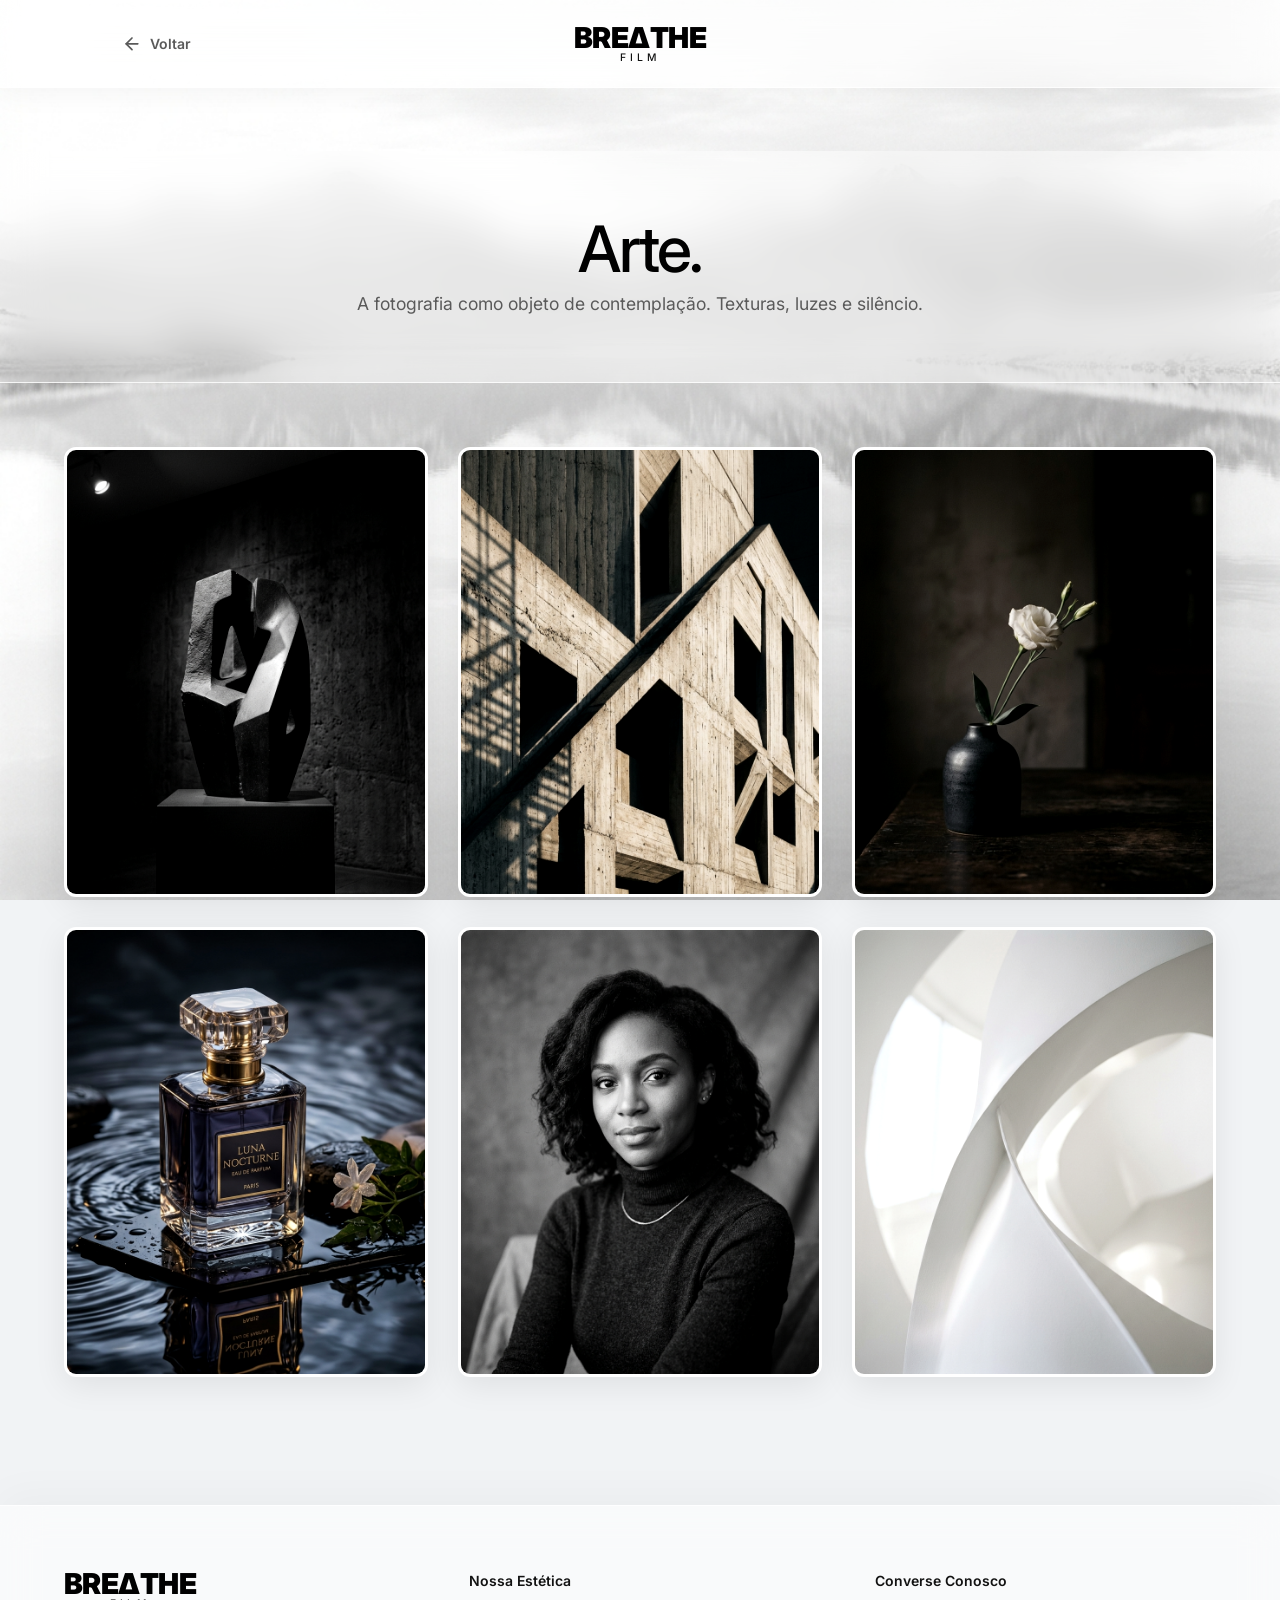
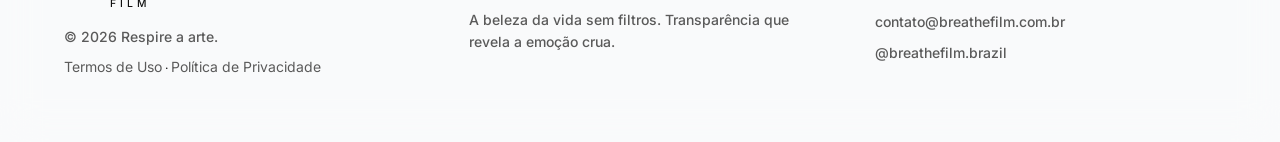
==== arte.html @ 8955d92f "feat: expand portfolio with individual category pages and AI-generated imagery" ====
<!DOCTYPE html>
<html lang="pt-BR">
<head>
    <meta charset="UTF-8">
    <meta name="viewport" content="width=device-width, initial-scale=1.0">
    <title>Arte | Breathefilm</title>
    <link rel="stylesheet" href="style.css">
    <link href="https://fonts.googleapis.com/css2?family=Inter:wght@300;400;500;600;800;900&display=swap" rel="stylesheet">
    <link rel="icon" href="favicon.svg" type="image/svg+xml">
</head>
<body class="internal-page">

    <nav>
        <div class="logo-container" style="position: relative; width: 100%; display: flex; justify-content: center; align-items: center;">
            <a href="index.html" class="btn-back">
                <svg width="20" height="20" viewBox="0 0 24 24" fill="none" stroke="currentColor" stroke-width="2" stroke-linecap="round" stroke-linejoin="round"><line x1="19" y1="12" x2="5" y2="12"></line><polyline points="12 19 5 12 12 5"></polyline></svg>
                Voltar
            </a>
            <a href="index.html" class="logo" style="text-decoration: none;">
                <span class="logo-main">BRE&Delta;THE</span>
                <span class="logo-sub">FILM</span>
            </a>
        </div>
    </nav>

    <header class="internal-hero">
        <h1>Arte.</h1>
        <p>A fotografia como objeto de contemplação. Texturas, luzes e silêncio.</p>
    </header>

    <main class="gallery-grid">
        <div class="gallery-item">
            <img src="art-1.png" alt="Arte 1" class="gallery-img">
        </div>
        <div class="gallery-item">
            <img src="art-2.png" alt="Arte 2" class="gallery-img">
        </div>
        <div class="gallery-item">
            <img src="art-3.png" alt="Arte 3" class="gallery-img">
        </div>
        <div class="gallery-item">
            <img src="art-4.png" alt="Arte 4" class="gallery-img">
        </div>
        <div class="gallery-item">
            <img src="p3.png" alt="Arte 5" class="gallery-img">
        </div>
        <div class="gallery-item">
            <img src="art.png" alt="Arte 6" class="gallery-img">
        </div>
    </main>

    <footer id="contact">
        <div class="footer-content">
            <div class="footer-col">
                <a href="index.html" class="logo" style="text-decoration: none;">
                    <span class="logo-main">BRE&Delta;THE</span>
                    <span class="logo-sub">FILM</span>
                </a>
                <p style="margin-top: 1rem; margin-bottom: 0.5rem;">&copy; 2026 Respire a arte.</p>
                <div class="legal-links" style="font-size: 0.75rem;">
                    <a href="#" data-modal="terms" class="link-hover" style="color: var(--text-muted); font-weight:400;">Termos de Uso</a> &middot; 
                    <a href="#" data-modal="privacy" class="link-hover" style="color: var(--text-muted); font-weight:400;">Política de Privacidade</a>
                </div>
            </div>
            <div class="footer-col">
                <h3>Nossa Estética</h3>
                <p>A beleza da vida sem filtros. Transparência que revela a emoção crua.</p>
            </div>
            <div class="footer-col">
                <h3>Converse Conosco</h3>
                <a href="mailto:contato@breathefilm.com.br" class="link-hover">contato@breathefilm.com.br</a><br>
                <a href="https://instagram.com/breathefilm.brazil" target="_blank" class="link-hover" style="display:inline-block; margin-top: 8px;">@breathefilm.brazil</a>
            </div>
        </div>
    </footer>

    <script src="script.js"></script>
</body>
</html>
---- style.css ----
:root {
    --bg-color: #f1f3f5; /* Light backdrop */
    --text-primary: #121212;
    --text-muted: #5a5a5a;
    
    /* Light Glassmorphism Base */
    --glass-bg: rgba(255, 255, 255, 0.45);
    --glass-border: rgba(255, 255, 255, 0.8);
    --glass-highlight: rgba(255, 255, 255, 0.9);
    --glass-shadow: 0 8px 32px rgba(0, 0, 0, 0.08); /* Soft shadows */
    
    --accent: #000000;
    
    --space-sm: 1rem;
    --space-md: 2rem;
    --space-lg: 4rem;
    --space-xl: 8rem;
    
    --radius: 12px;
    --spring-ease: cubic-bezier(0.175, 0.885, 0.32, 1.275);
    --transition-smooth: 0.5s cubic-bezier(0.16, 1, 0.3, 1);
}

* {
    margin: 0;
    padding: 0;
    box-sizing: border-box;
}

body {
    background-color: var(--bg-color);
    background-image: url('bg-light.png');
    background-size: cover;
    background-position: center bottom;
    background-attachment: fixed;
    color: var(--text-primary);
    font-family: 'Inter', sans-serif;
    line-height: 1.6;
    -webkit-font-smoothing: antialiased;
    -moz-osx-font-smoothing: grayscale;
    overflow-x: hidden;
    position: relative;
}

/* :: Typography :: */
h1 {
    font-size: clamp(2.5rem, 6vw, 5.5rem);
    font-weight: 500;
    line-height: 1.05;
    letter-spacing: -0.04em;
    margin-bottom: var(--space-md);
    color: var(--accent);
}

h2 {
    font-size: clamp(2rem, 4vw, 3.5rem);
    font-weight: 400;
    letter-spacing: -0.03em;
    margin-bottom: var(--space-md);
}

p {
    font-size: clamp(1rem, 1.2vw, 1.125rem);
    color: var(--text-muted);
    max-width: 60ch;
}

a {
    color: var(--text-primary);
    text-decoration: none;
    transition: var(--transition-smooth);
}

/* :: Nav (Light Glassmorphism) :: */
nav {
    display: flex;
    justify-content: space-between;
    align-items: center;
    padding: 1.5rem 5%;
    position: fixed;
    top: 0;
    left: 0;
    width: 100%;
    z-index: 1000;
    background: rgba(255, 255, 255, 0.5);
    backdrop-filter: blur(20px);
    -webkit-backdrop-filter: blur(20px);
    border-bottom: 1px solid var(--glass-border);
    box-shadow: 0 4px 30px rgba(0, 0, 0, 0.05);
    transition: all var(--transition-smooth);
}

.logo {
    display: inline-flex;
    flex-direction: column;
    align-items: center;
    justify-content: center;
    line-height: 1;
}

.logo-main {
    font-weight: 900;
    font-size: 1.8rem;
    letter-spacing: -0.02em;
    color: var(--accent);
    text-transform: uppercase;
}

.logo-sub {
    font-weight: 500;
    font-size: 0.65rem;
    letter-spacing: 0.4em;
    text-transform: uppercase;
    color: var(--text-primary);
}

.nav-links {
    display: flex;
    gap: var(--space-md);
    align-items: center;
}

.nav-links a:not(.btn-outline) {
    font-size: 0.875rem;
    color: var(--text-muted);
    font-weight: 500;
    position: relative;
}

.nav-links a:not(.btn-outline)::after {
    content: '';
    position: absolute;
    bottom: -4px;
    left: 0;
    width: 0;
    height: 1px;
    background: var(--text-primary);
    transition: var(--transition-smooth);
}

.nav-links a:not(.btn-outline):hover {
    color: var(--text-primary);
}

.nav-links a:not(.btn-outline):hover::after {
    width: 100%;
}

/* :: Buttons :: */
.btn-outline, .btn-primary {
    display: inline-flex;
    align-items: center;
    justify-content: center;
    padding: 0.8rem 1.75rem;
    font-size: 0.875rem;
    font-weight: 600;
    border-radius: 50px;
    transition: var(--transition-smooth);
    cursor: pointer;
    text-transform: uppercase;
    letter-spacing: 0.05em;
    backdrop-filter: blur(10px);
    -webkit-backdrop-filter: blur(10px);
}

.btn-outline {
    background: rgba(255, 255, 255, 0.3);
    border: 1px solid var(--text-primary);
    color: var(--text-primary);
}

.btn-outline:hover {
    background: var(--text-primary);
    color: #ffffff;
    transform: translateY(-2px);
    box-shadow: 0 10px 20px rgba(0,0,0,0.15);
}

.btn-primary {
    background: var(--accent);
    color: #ffffff;
    border: 1px solid transparent;
    margin-top: var(--space-md);
    box-shadow: 0 8px 20px rgba(0,0,0,0.2);
}

.btn-primary:hover {
    background: #ffffff;
    color: var(--accent);
    border-color: var(--accent);
    transform: translateY(-2px);
    box-shadow: 0 12px 24px rgba(0,0,0,0.15);
}

/* :: Hero :: */
.hero {
    min-height: 100vh;
    display: grid;
    grid-template-columns: 1fr 1fr;
    align-items: center;
    padding: 100px 5% 0 5%;
    gap: var(--space-lg);
    position: relative;
    z-index: 10;
}

.hero-content {
    opacity: 0;
    transform: translateY(30px);
    animation: fadeUp 1s var(--transition-smooth) forwards;
    animation-delay: 0.2s;
    background: rgba(255, 255, 255, 0.5); /* Glass card for readability over background */
    padding: var(--space-md);
    border-radius: var(--radius);
    backdrop-filter: blur(15px);
    -webkit-backdrop-filter: blur(15px);
    border: 1px solid var(--glass-border);
    box-shadow: var(--glass-shadow);
}

.hero-image {
    position: relative;
    width: 100%;
    height: 75vh;
    border-radius: var(--radius);
    overflow: hidden;
    opacity: 0;
    animation: fadeUp 1s var(--transition-smooth) forwards;
    animation-delay: 0.4s;
    background: var(--glass-bg);
    border: 4px solid #ffffff;
    box-shadow: var(--glass-shadow), 0 20px 40px rgba(0,0,0,0.1);
}

.hero-image img {
    width: 100%;
    height: 100%;
    object-fit: cover;
    filter: sepia(0.05) contrast(1.05) brightness(0.95);
    transition: transform 15s ease, filter var(--transition-smooth);
}

.hero-image:hover img {
    transform: scale(1.08);
    filter: sepia(0) contrast(1.1) brightness(1);
}

/* :: Manifesto :: */
.manifesto-section {
    padding: var(--space-xl) 5%;
    position: relative;
    z-index: 10;
}

.manifesto-grid {
    display: grid;
    grid-template-columns: 1fr 2fr;
    gap: var(--space-lg);
    background: var(--glass-bg);
    backdrop-filter: blur(24px);
    -webkit-backdrop-filter: blur(24px);
    border: 1px solid var(--glass-border);
    border-radius: var(--radius);
    padding: var(--space-lg);
    box-shadow: var(--glass-shadow);
    transition: var(--transition-smooth);
}

.manifesto-grid:hover {
    background: var(--glass-highlight);
    transform: translateY(-5px);
    box-shadow: 0 15px 40px rgba(0,0,0,0.12);
}

.manifesto-text p {
    font-size: clamp(1.2rem, 1.8vw, 1.75rem);
    line-height: 1.5;
    margin-bottom: var(--space-md);
    color: #444444;
    transition: color var(--transition-smooth);
    font-weight: 400;
}

.manifesto-text p:hover {
    color: var(--text-primary);
}

/* :: Work / Portfolio :: */
.work-section {
    padding: 0 5% var(--space-xl) 5%;
    position: relative;
    z-index: 10;
}

.work-section h2 {
    text-align: center;
    margin-bottom: var(--space-lg);
    background: rgba(255, 255, 255, 0.6);
    display: inline-block;
    padding: 0.5rem 2rem;
    border-radius: 50px;
    backdrop-filter: blur(10px);
    -webkit-backdrop-filter: blur(10px);
    box-shadow: var(--glass-shadow);
    border: 1px solid var(--glass-border);
    margin-left: 50%;
    transform: translateX(-50%);
}

.portfolio-grid {
    display: grid;
    grid-template-columns: repeat(3, 1fr);
    grid-auto-rows: 400px;
    gap: 30px;
}

.portfolio-item {
    position: relative;
    border-radius: var(--radius);
    overflow: hidden;
    background: rgba(255,255,255,0.7);
    backdrop-filter: blur(12px);
    -webkit-backdrop-filter: blur(12px);
    border: 3px solid #ffffff;
    box-shadow: var(--glass-shadow), 0 10px 20px rgba(0,0,0,0.05);
    transition: var(--transition-smooth);
    cursor: crosshair;
}

.portfolio-img {
    width: 100%;
    height: 100%;
    object-fit: cover;
    filter: grayscale(0.8) contrast(1.1) brightness(0.9);
    transition: transform 10s ease, filter var(--transition-smooth);
}

.portfolio-item:hover {
    border-color: #ffffff;
    box-shadow: 0 15px 40px rgba(0,0,0,0.15);
    transform: translateY(-8px);
}

.portfolio-item:hover .portfolio-img,
.portfolio-item:hover .mosaic-grid {
    transform: scale(1.05);
    filter: grayscale(0) contrast(1.1) brightness(1.05);
}

@media (max-width: 1024px) {
    .portfolio-item.in-view {
        border-color: #ffffff;
        box-shadow: 0 15px 40px rgba(0,0,0,0.15);
        transform: translateY(-8px);
    }
    
    .portfolio-item.in-view .portfolio-img,
    .portfolio-item.in-view .mosaic-grid {
        transform: scale(1.05);
        filter: grayscale(0) contrast(1.1) brightness(1.05);
    }
}

.mosaic-grid {
    display: grid;
    grid-template-columns: repeat(3, 1fr);
    width: 100%;
    height: 100%;
    gap: 4px;
    transition: transform 10s ease, filter var(--transition-smooth);
    filter: grayscale(0.8) contrast(1.1) brightness(0.9);
    background: #ffffff;
}

.mosaic-img {
    width: 100%;
    height: 100%;
    object-fit: cover;
}

.col-span-2 {
    grid-column: span 2;
}

.dark-ph {
    width: 100%;
    height: 100%;
    display: flex;
    align-items: center;
    justify-content: center;
    font-size: 1.25rem;
    font-weight: 500;
    color: var(--text-muted);
    transition: transform var(--transition-smooth);
}

.overlay-text {
    position: absolute;
    top: 0;
    left: 0;
    z-index: 10;
    pointer-events: none;
    background: linear-gradient(to top, rgba(255,255,255,0.9) 0%, rgba(255,255,255,0) 50%);
    width: 100%;
    height: 100%;
    display: flex;
    align-items: flex-end;
    padding: 2rem;
}

.overlay-text span {
    color: var(--text-primary);
    transform: translateY(10px);
    opacity: 0.8;
    transition: var(--transition-smooth);
    font-weight: 600;
}

.portfolio-item:hover .overlay-text span {
    transform: translateY(0);
    opacity: 1;
}

.portfolio-item:hover .dark-ph {
    transform: scale(1.02);
    color: var(--text-primary);
}

@media (max-width: 1024px) {
    .portfolio-item.in-view .overlay-text span {
        transform: translateY(0);
        opacity: 1;
    }

    .portfolio-item.in-view .dark-ph {
        transform: scale(1.02);
        color: var(--text-primary);
    }
}

/* :: Footer :: */
footer {
    padding: var(--space-lg) 5%;
    border-top: 1px solid var(--glass-border);
    background: rgba(255,255,255,0.6);
    backdrop-filter: blur(20px);
    -webkit-backdrop-filter: blur(20px);
    position: relative;
    z-index: 10;
    box-shadow: 0 -10px 40px rgba(0,0,0,0.03);
}

.footer-content {
    display: grid;
    grid-template-columns: repeat(3, 1fr);
    gap: var(--space-lg);
}

footer h3 {
    font-size: 0.875rem;
    font-weight: 600;
    margin-bottom: var(--space-sm);
    color: var(--text-primary);
}

footer p, footer a {
    font-size: 0.875rem;
    color: var(--text-muted);
    font-weight: 500;
}

.link-hover:hover {
    color: var(--text-primary);
    text-decoration: underline;
    text-underline-offset: 4px;
}

/* :: Animations :: */
@keyframes fadeUp {
    from {
        opacity: 0;
        transform: translateY(30px);
    }
    to {
        opacity: 1;
        transform: translateY(0);
    }
}

/* :: WhatsApp Floating Button :: */
.whatsapp-float {
    position: fixed;
    bottom: 30px;
    right: 30px;
    width: 60px;
    height: 60px;
    background: rgba(255, 255, 255, 0.6);
    backdrop-filter: blur(20px);
    -webkit-backdrop-filter: blur(20px);
    border: 1px solid var(--glass-border);
    border-radius: 50%;
    display: flex;
    align-items: center;
    justify-content: center;
    color: var(--accent);
    box-shadow: 0 10px 25px rgba(0,0,0,0.1);
    z-index: 9999;
    transition: var(--transition-smooth);
}

.whatsapp-float:hover {
    background: var(--text-primary);
    color: #ffffff;
    transform: translateY(-5px) scale(1.05);
    box-shadow: 0 15px 35px rgba(0,0,0,0.25);
    border-color: transparent;
}

.whatsapp-float svg {
    width: 32px;
    height: 32px;
}

/* :: Modals :: */
.modal-overlay {
    position: fixed;
    top: 0;
    left: 0;
    width: 100vw;
    height: 100vh;
    background: rgba(0, 0, 0, 0.5);
    backdrop-filter: blur(12px);
    -webkit-backdrop-filter: blur(12px);
    display: flex;
    align-items: center;
    justify-content: center;
    z-index: 10000;
    opacity: 0;
    pointer-events: none;
    transition: var(--transition-smooth);
}

.modal-overlay.active {
    opacity: 1;
    pointer-events: all;
}

.modal-content {
    background: rgba(255, 255, 255, 0.9);
    backdrop-filter: blur(24px);
    -webkit-backdrop-filter: blur(24px);
    border: 1px solid var(--glass-border);
    border-radius: var(--radius);
    width: 90%;
    max-width: 650px;
    padding: var(--space-lg);
    box-shadow: 0 40px 80px rgba(0,0,0,0.2);
    transform: translateY(30px) scale(0.95);
    transition: var(--transition-smooth);
    position: relative;
    max-height: 85vh;
    overflow-y: auto;
}

.modal-overlay.active .modal-content {
    transform: translateY(0) scale(1);
}

.modal-content h2 {
    font-size: 1.7rem;
    margin-bottom: 1.5rem;
    color: var(--accent);
}

.modal-body p {
    font-size: 0.95rem;
    color: var(--text-muted);
    margin-bottom: 1.2rem;
    line-height: 1.6;
}

.modal-body strong {
    color: var(--text-primary);
}

.modal-close {
    position: absolute;
    top: 20px;
    right: 20px;
    background: transparent;
    border: none;
    font-size: 2rem;
    line-height: 1;
    cursor: pointer;
    color: var(--text-muted);
    transition: var(--transition-smooth);
}

.modal-close:hover {
    color: var(--accent);
}

/* :: Cookie Banner :: */
.cookie-banner {
    position: fixed;
    bottom: 30px;
    left: 30px;
    max-width: 400px;
    background: rgba(255, 255, 255, 0.95);
    backdrop-filter: blur(20px);
    -webkit-backdrop-filter: blur(20px);
    border: 1px solid var(--glass-border);
    border-radius: var(--radius);
    padding: 1.5rem;
    box-shadow: 0 15px 40px rgba(0,0,0,0.15);
    display: flex;
    flex-direction: column;
    gap: 1rem;
    z-index: 9998;
    transform: translateY(150%);
    opacity: 0;
    transition: transform 0.6s cubic-bezier(0.16, 1, 0.3, 1), opacity 0.6s ease;
}

.cookie-banner.show {
    transform: translateY(0);
    opacity: 1;
}

.cookie-banner p {
    font-size: 0.85rem;
    color: var(--text-muted);
    margin: 0;
    line-height: 1.5;
}

.cookie-banner p a {
    color: var(--text-primary);
    text-decoration: underline;
    font-weight: 500;
}

.cookie-actions {
    display: flex;
    gap: 0.8rem;
    width: 100%;
}

.cookie-actions button {
    flex: 1;
    padding: 0.6rem 1rem;
    font-size: 0.75rem;
    margin: 0;
}

/* :: Internal Pages / Categories :: */
.internal-page {
    padding-top: 151px; /* Avoid nav overlap */
}

.internal-hero {
    padding: var(--space-lg) 5%;
    text-align: center;
    background: var(--glass-bg);
    backdrop-filter: blur(20px);
    -webkit-backdrop-filter: blur(20px);
    border-bottom: 1px solid var(--glass-border);
    margin-bottom: var(--space-lg);
}

.internal-hero h1 {
    font-size: clamp(2.5rem, 5vw, 4rem);
    margin-bottom: 0.5rem;
}

.internal-hero p {
    margin: 0 auto;
    font-size: 1.1rem;
}

.btn-back {
    position: absolute;
    left: 5%;
    top: 50%;
    transform: translateY(-50%);
    display: flex;
    align-items: center;
    gap: 8px;
    font-weight: 600;
    font-size: 0.875rem;
    color: var(--text-muted);
    transition: var(--transition-smooth);
}

.btn-back:hover {
    color: var(--text-primary);
    transform: translateY(-50%) translateX(-5px);
}

.gallery-grid {
    display: grid;
    grid-template-columns: repeat(auto-fill, minmax(350px, 1fr));
    grid-auto-rows: 450px;
    gap: 30px;
    padding: 0 5% var(--space-xl) 5%;
}

.gallery-item {
    position: relative;
    border-radius: var(--radius);
    overflow: hidden;
    background: #ffffff;
    border: 3px solid #ffffff;
    box-shadow: var(--glass-shadow);
    transition: var(--transition-smooth);
}

.gallery-img {
    width: 100%;
    height: 100%;
    object-fit: cover;
    filter: grayscale(0.2) contrast(1.05);
    transition: transform 10s ease;
}

.gallery-item:hover .gallery-img {
    transform: scale(1.1);
    filter: grayscale(0) contrast(1.1);
}

@media (max-width: 768px) {
    .internal-page {
        padding-top: 140px;
    }
    .btn-back {
        position: static;
        transform: none;
        justify-content: center;
        margin-bottom: 1rem;
    }
    .btn-back:hover {
        transform: translateX(-5px);
    }
    .gallery-grid {
        grid-template-columns: 1fr;
        grid-auto-rows: 350px;
    }
}

/* :: Responsive Tweaks :: */
@media (max-width: 1024px) {
    .manifesto-grid {
        grid-template-columns: 1fr;
        padding: var(--space-md);
    }
    .portfolio-grid {
        grid-template-columns: repeat(2, 1fr);
    }
    .col-span-2 {
        grid-column: span 1;
    }
    .portfolio-grid .portfolio-item:nth-child(2) {
        grid-column: span 2;
    }
}

@media (max-width: 768px) {
    h1 {
        margin-top: 0;
        font-size: clamp(2.2rem, 8vw, 3rem);
    }
    nav {
        flex-direction: column;
        gap: 0.5rem;
        padding: 0.8rem 5%;
    }
    .nav-links {
        gap: 1rem;
        flex-wrap: wrap;
        justify-content: center;
    }
    .logo-main {
        font-size: 1.5rem;
    }
    .hero {
        grid-template-columns: 1fr;
        padding-top: 130px;
        text-align: center;
        gap: 1.5rem;
    }
    .hero-content {
        margin-bottom: 0;
        padding: 1.25rem;
    }
    .hero-actions {
        display: flex;
        justify-content: center;
    }
    .hero-image {
        height: 45vh;
        margin-top: 0;
    }
    
    .manifesto-section {
        padding: var(--space-lg) 5%;
    }
    .manifesto-grid {
        padding: 1.5rem;
    }
    .manifesto-text p {
        font-size: 1.1rem;
    }
    
    .portfolio-grid {
        grid-template-columns: 1fr;
        grid-auto-rows: 300px;
        gap: 20px;
    }
    .col-span-2 {
        grid-column: span 1;
    }
    .portfolio-grid .portfolio-item:nth-child(2) {
        grid-column: span 1;
    }
    
    .footer-content {
        grid-template-columns: 1fr;
        text-align: center;
        gap: var(--space-md);
    }
    
    .whatsapp-float {
        bottom: 20px;
        right: 20px;
        width: 50px;
        height: 50px;
    }
    .whatsapp-float svg {
        width: 26px;
        height: 26px;
    }
    
    .cookie-banner {
        bottom: 20px;
        left: 20px;
        right: 20px;
        width: auto;
        max-width: calc(100% - 40px);
    }
    
    .cookie-actions {
        flex-direction: column;
    }
    
    .cookie-actions button {
        width: 100%;
    }
}

@media (max-width: 480px) {
    .nav-links {
        gap: 0.8rem;
    }
    .nav-links a:not(.btn-outline) {
        font-size: 0.8rem;
    }
    .btn-outline, .btn-primary {
        padding: 0.6rem 1.25rem;
        font-size: 0.8rem;
    }
    .hero-image {
        height: 35vh;
    }
    p {
        font-size: 0.95rem;
    }
}
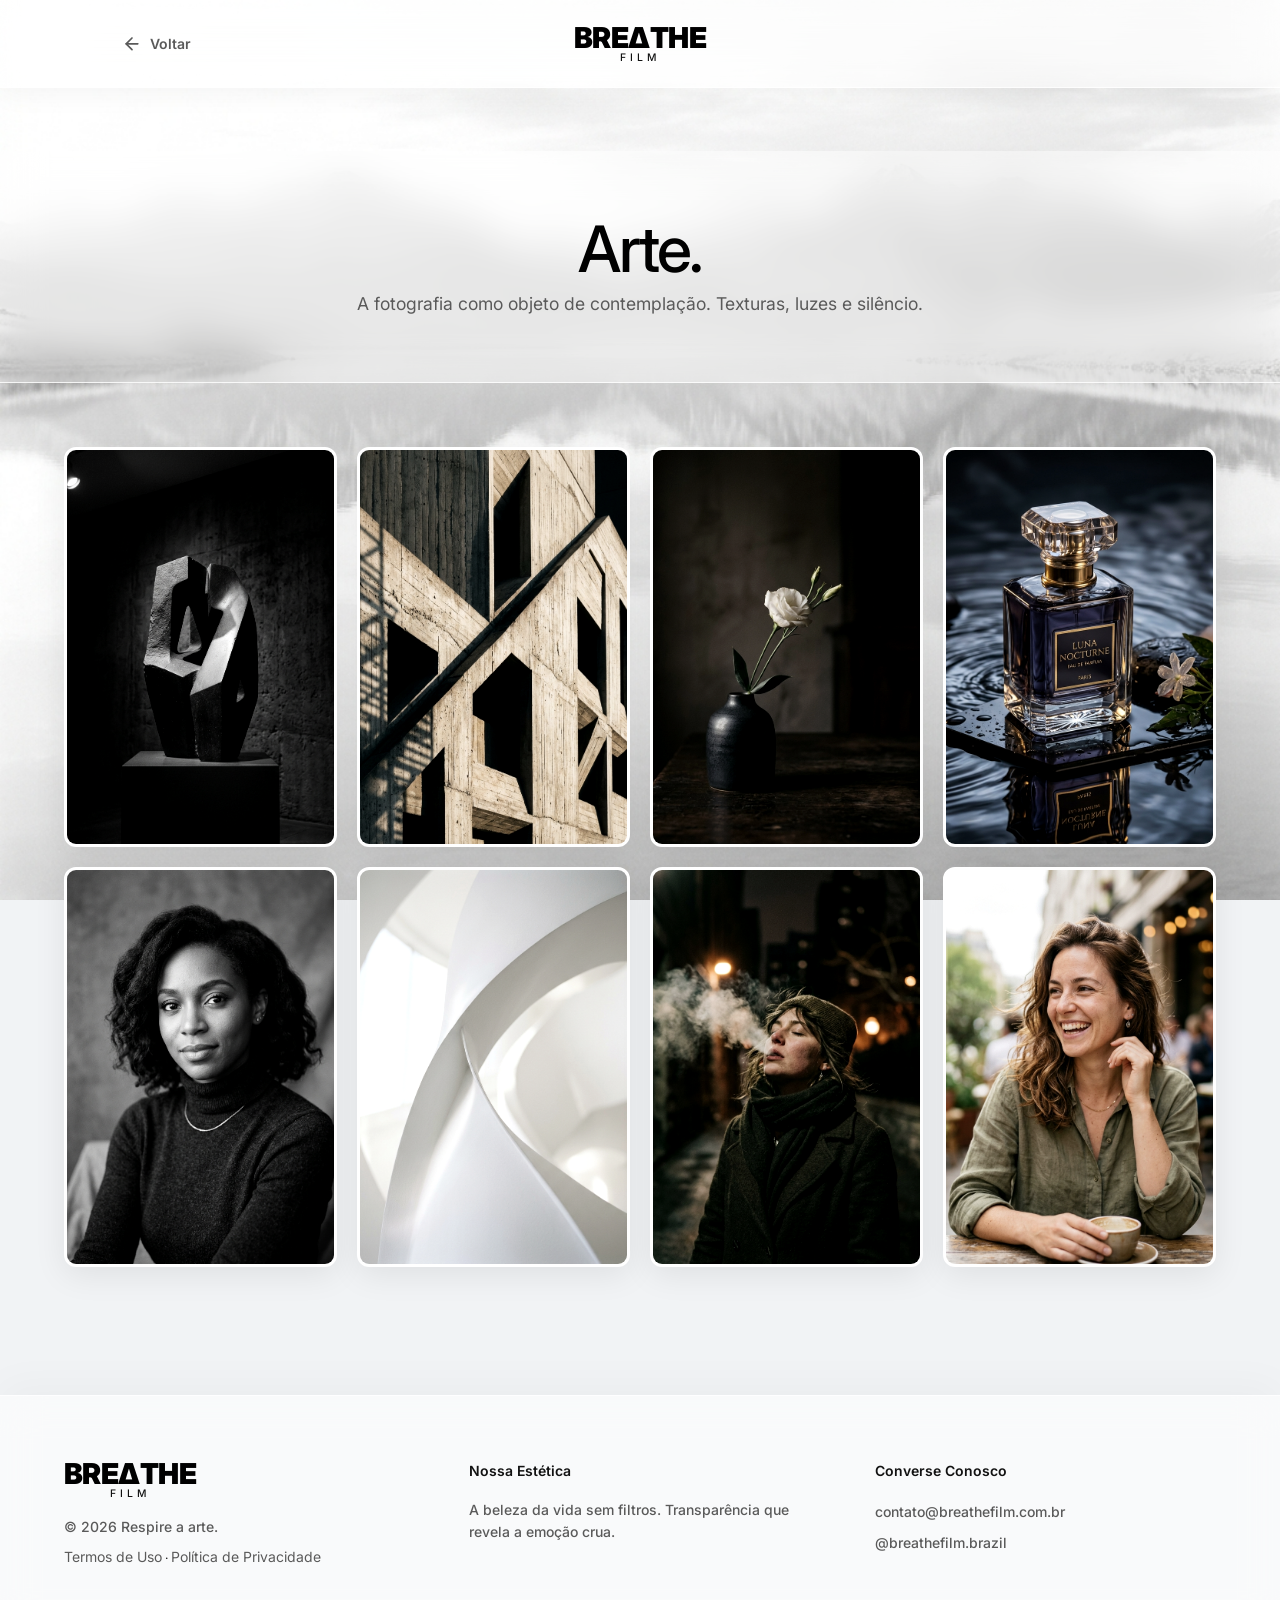
==== commit 6465f6a4: "style: adjust gallery to 4 columns and add more photos to reach 8 per session" ====
--- a/arte.html
+++ b/arte.html
@@ -47,6 +47,12 @@
         <div class="gallery-item">
             <img src="art.png" alt="Arte 6" class="gallery-img">
         </div>
+        <div class="gallery-item">
+            <img src="breathefilm_hero.png" alt="Arte 7" class="gallery-img">
+        </div>
+        <div class="gallery-item">
+            <img src="p2.png" alt="Arte 8" class="gallery-img">
+        </div>
     </main>
 
     <footer id="contact">
--- a/style.css
+++ b/style.css
@@ -699,9 +699,9 @@
 
 .gallery-grid {
     display: grid;
-    grid-template-columns: repeat(auto-fill, minmax(350px, 1fr));
-    grid-auto-rows: 450px;
-    gap: 30px;
+    grid-template-columns: repeat(4, 1fr);
+    grid-auto-rows: 400px;
+    gap: 20px;
     padding: 0 5% var(--space-xl) 5%;
 }
 
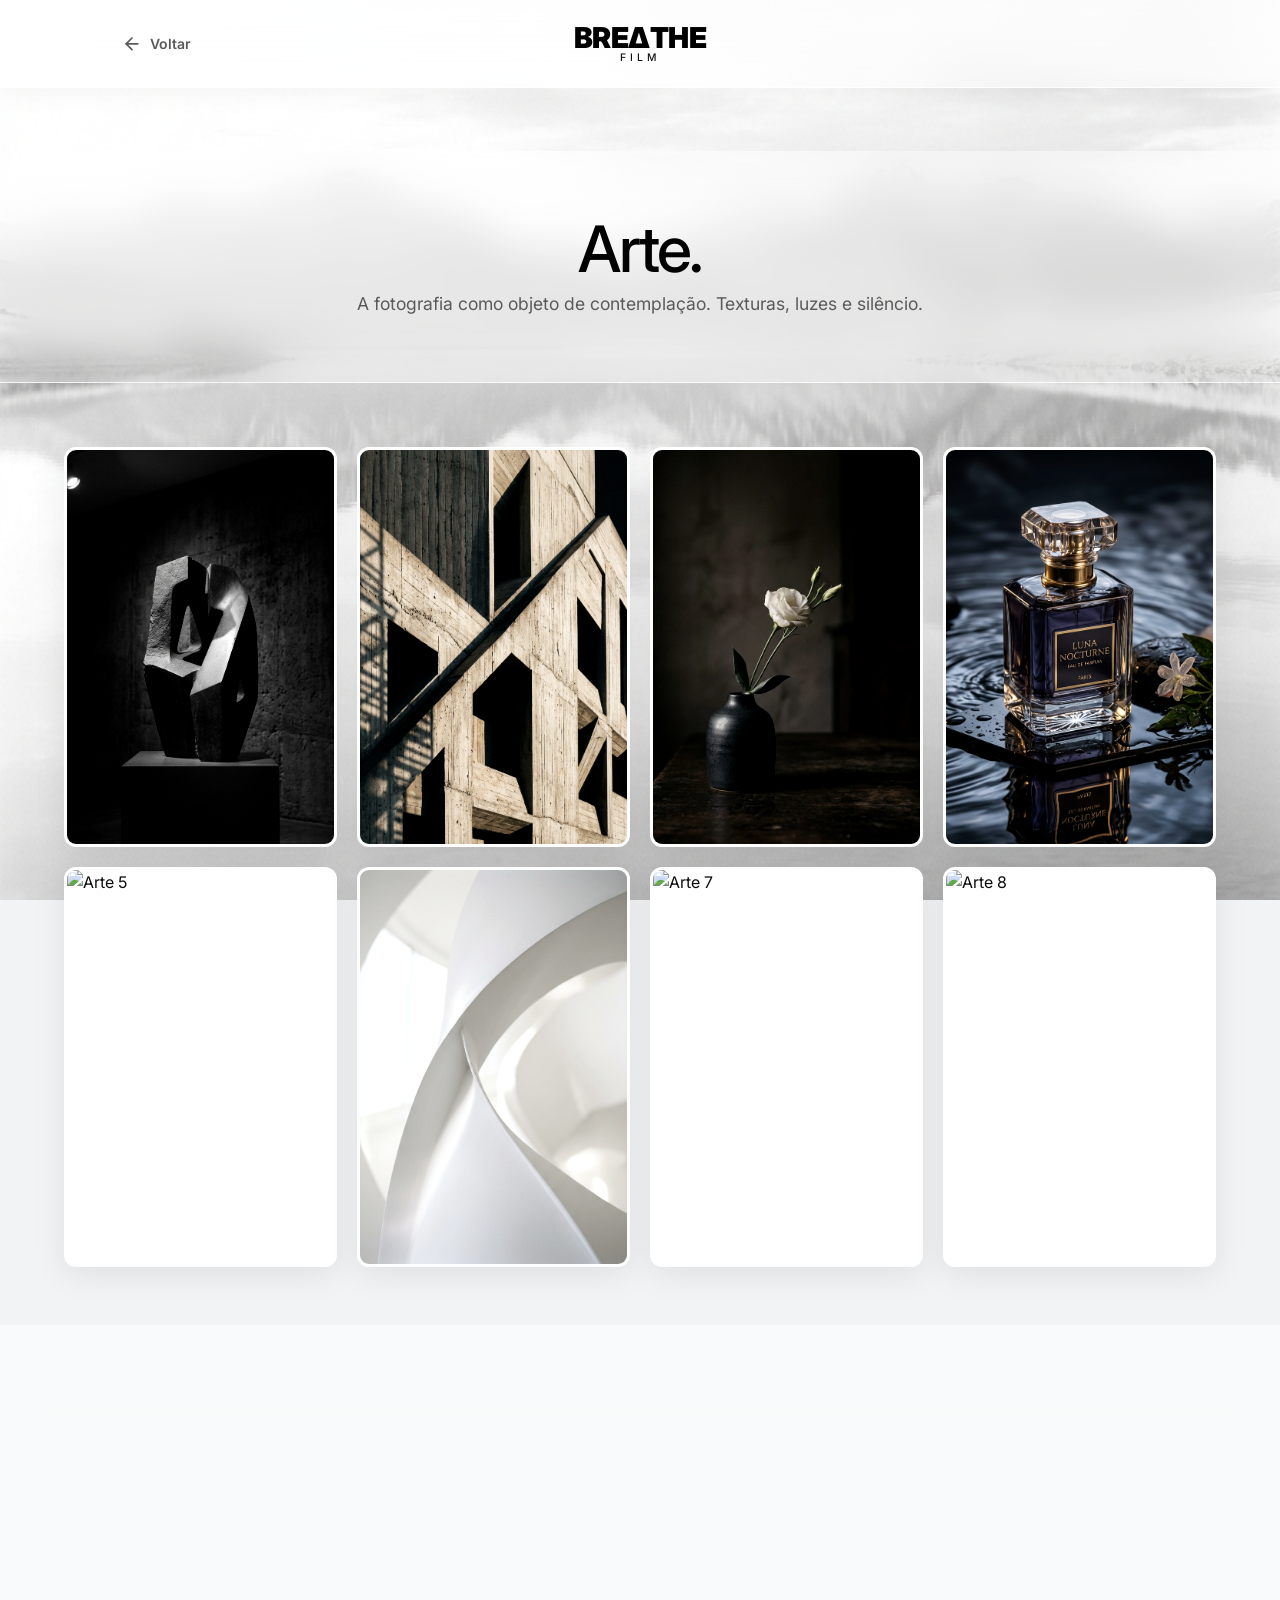
==== commit 4ad605d9: "refactor: replace mismatched portfolio images with thematic photography" ====
--- a/arte.html
+++ b/arte.html
@@ -42,16 +42,16 @@
             <img src="art-4.png" alt="Arte 4" class="gallery-img">
         </div>
         <div class="gallery-item">
-            <img src="p3.png" alt="Arte 5" class="gallery-img">
+            <img src="https://images.unsplash.com/photo-1567943183748-3a7542120c90?fm=jpg&q=80&w=2000&auto=format&fit=crop" alt="Arte 5" class="gallery-img">
         </div>
         <div class="gallery-item">
             <img src="art.png" alt="Arte 6" class="gallery-img">
         </div>
         <div class="gallery-item">
-            <img src="breathefilm_hero.png" alt="Arte 7" class="gallery-img">
+            <img src="https://images.unsplash.com/photo-1531591022136-eb8b0da1e6d0?fm=jpg&q=80&w=2000&auto=format&fit=crop" alt="Arte 7" class="gallery-img">
         </div>
         <div class="gallery-item">
-            <img src="p2.png" alt="Arte 8" class="gallery-img">
+            <img src="https://images.unsplash.com/photo-1519662978799-2f05096d3636?fm=jpg&q=80&w=2000&auto=format&fit=crop" alt="Arte 8" class="gallery-img">
         </div>
     </main>
 
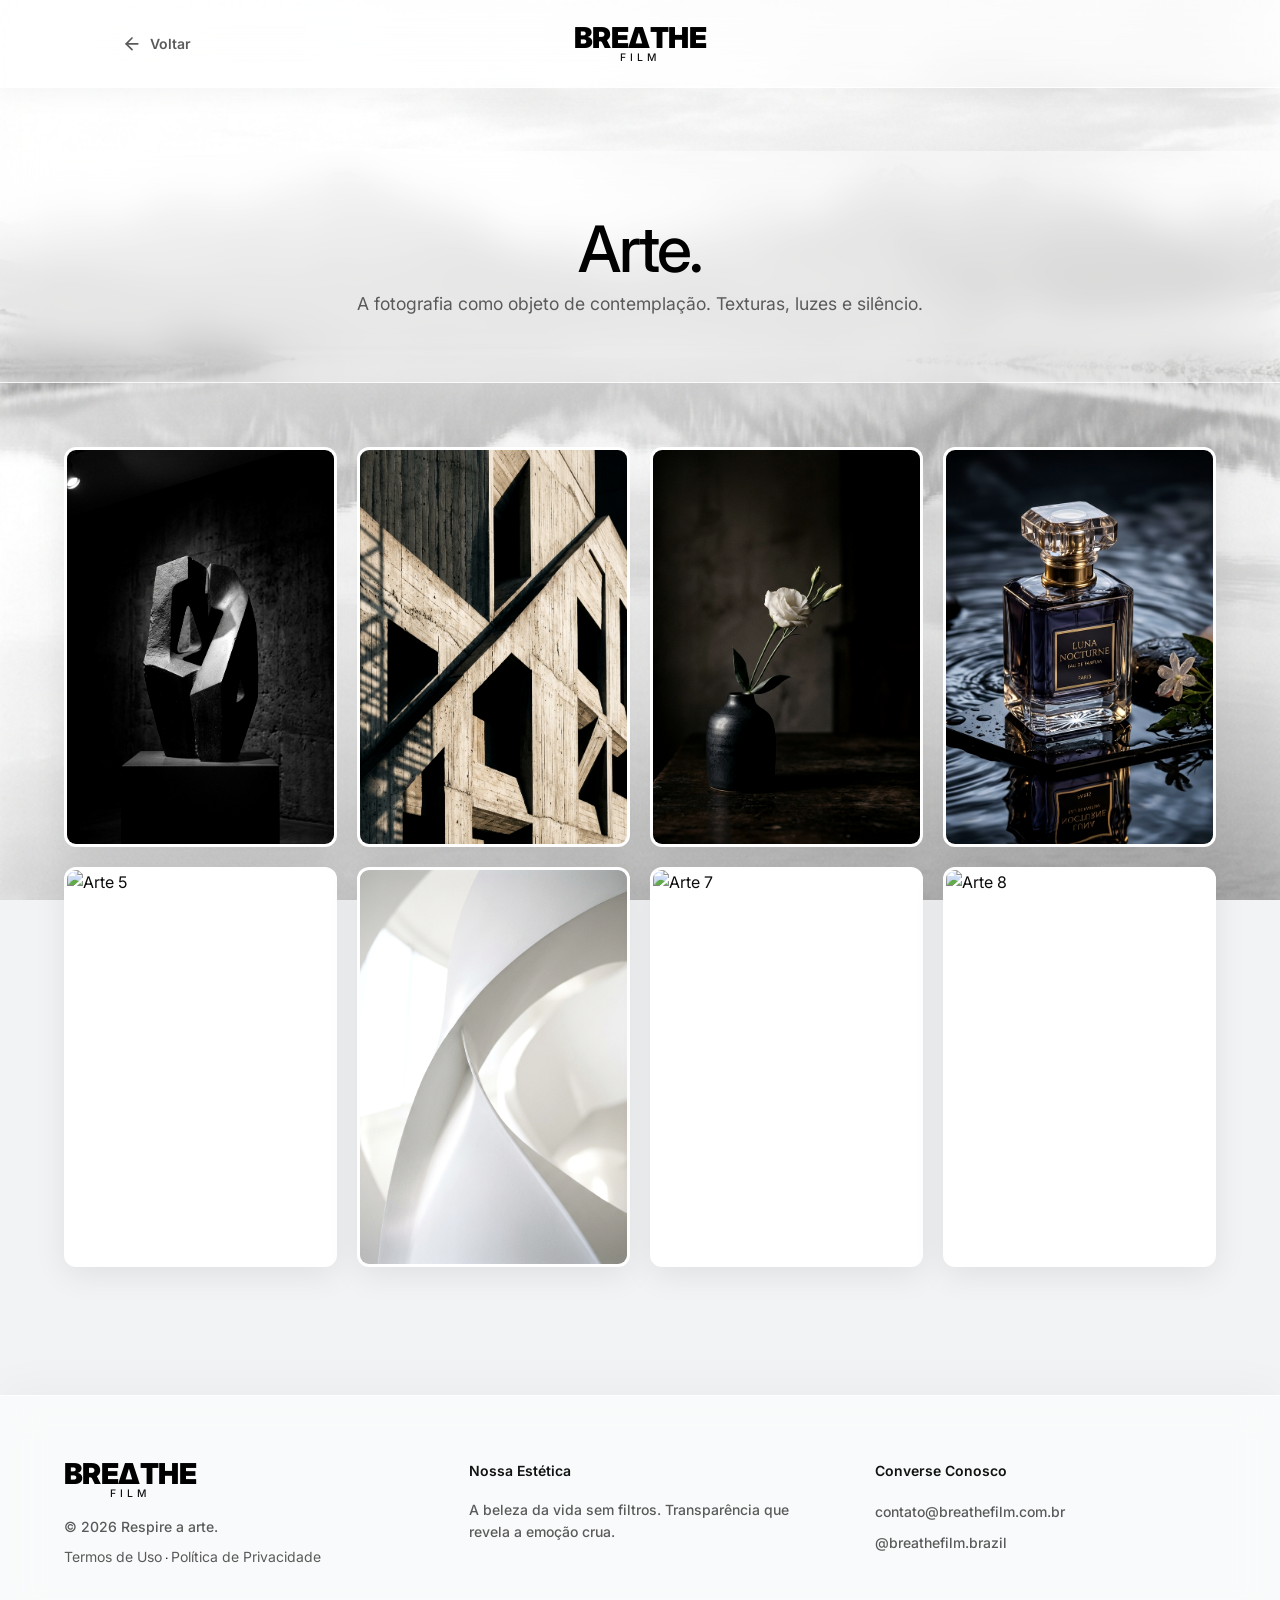
==== commit 1ceeabc2: "ux: adjust back button to return to 'work' section on home page" ====
--- a/arte.html
+++ b/arte.html
@@ -12,11 +12,11 @@
 
     <nav>
         <div class="logo-container" style="position: relative; width: 100%; display: flex; justify-content: center; align-items: center;">
-            <a href="index.html" class="btn-back">
+            <a href="index.html#work" class="btn-back">
                 <svg width="20" height="20" viewBox="0 0 24 24" fill="none" stroke="currentColor" stroke-width="2" stroke-linecap="round" stroke-linejoin="round"><line x1="19" y1="12" x2="5" y2="12"></line><polyline points="12 19 5 12 12 5"></polyline></svg>
                 Voltar
             </a>
-            <a href="index.html" class="logo" style="text-decoration: none;">
+            <a href="index.html#work" class="logo" style="text-decoration: none;">
                 <span class="logo-main">BRE&Delta;THE</span>
                 <span class="logo-sub">FILM</span>
             </a>
